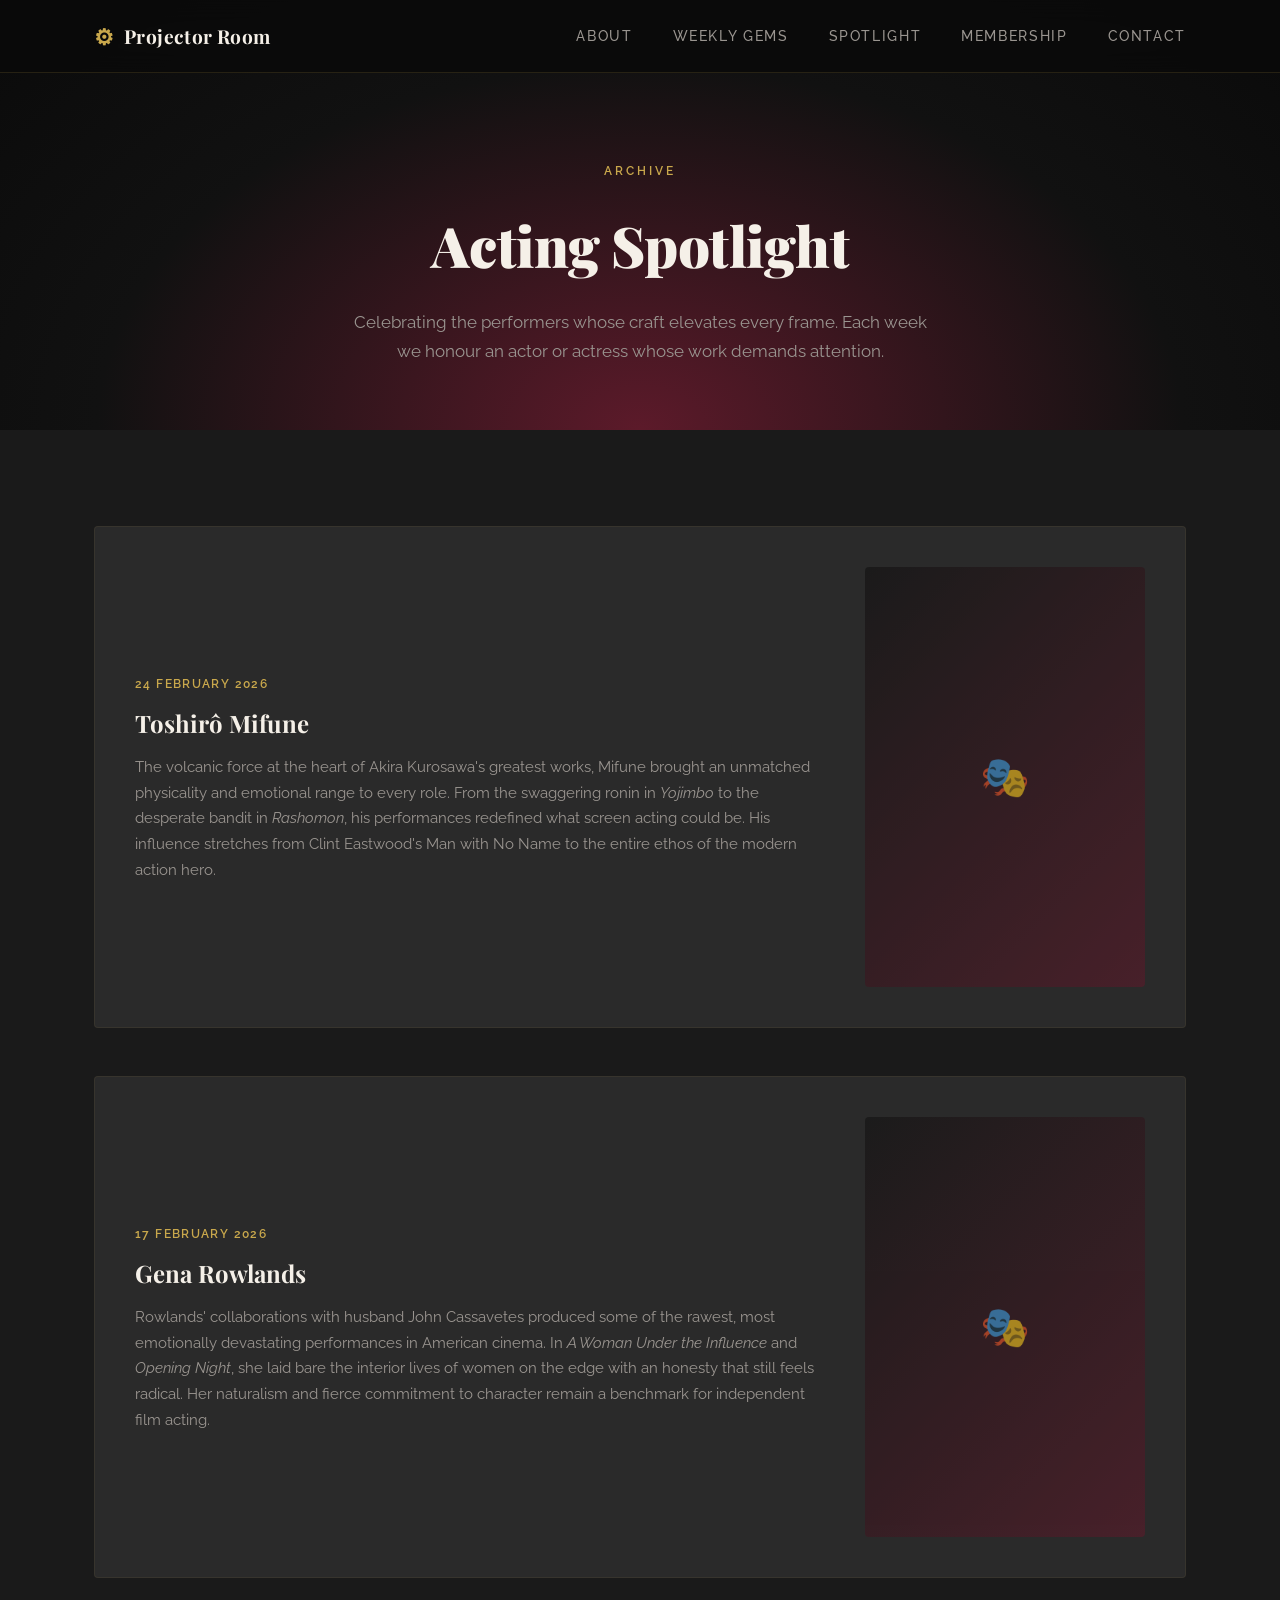
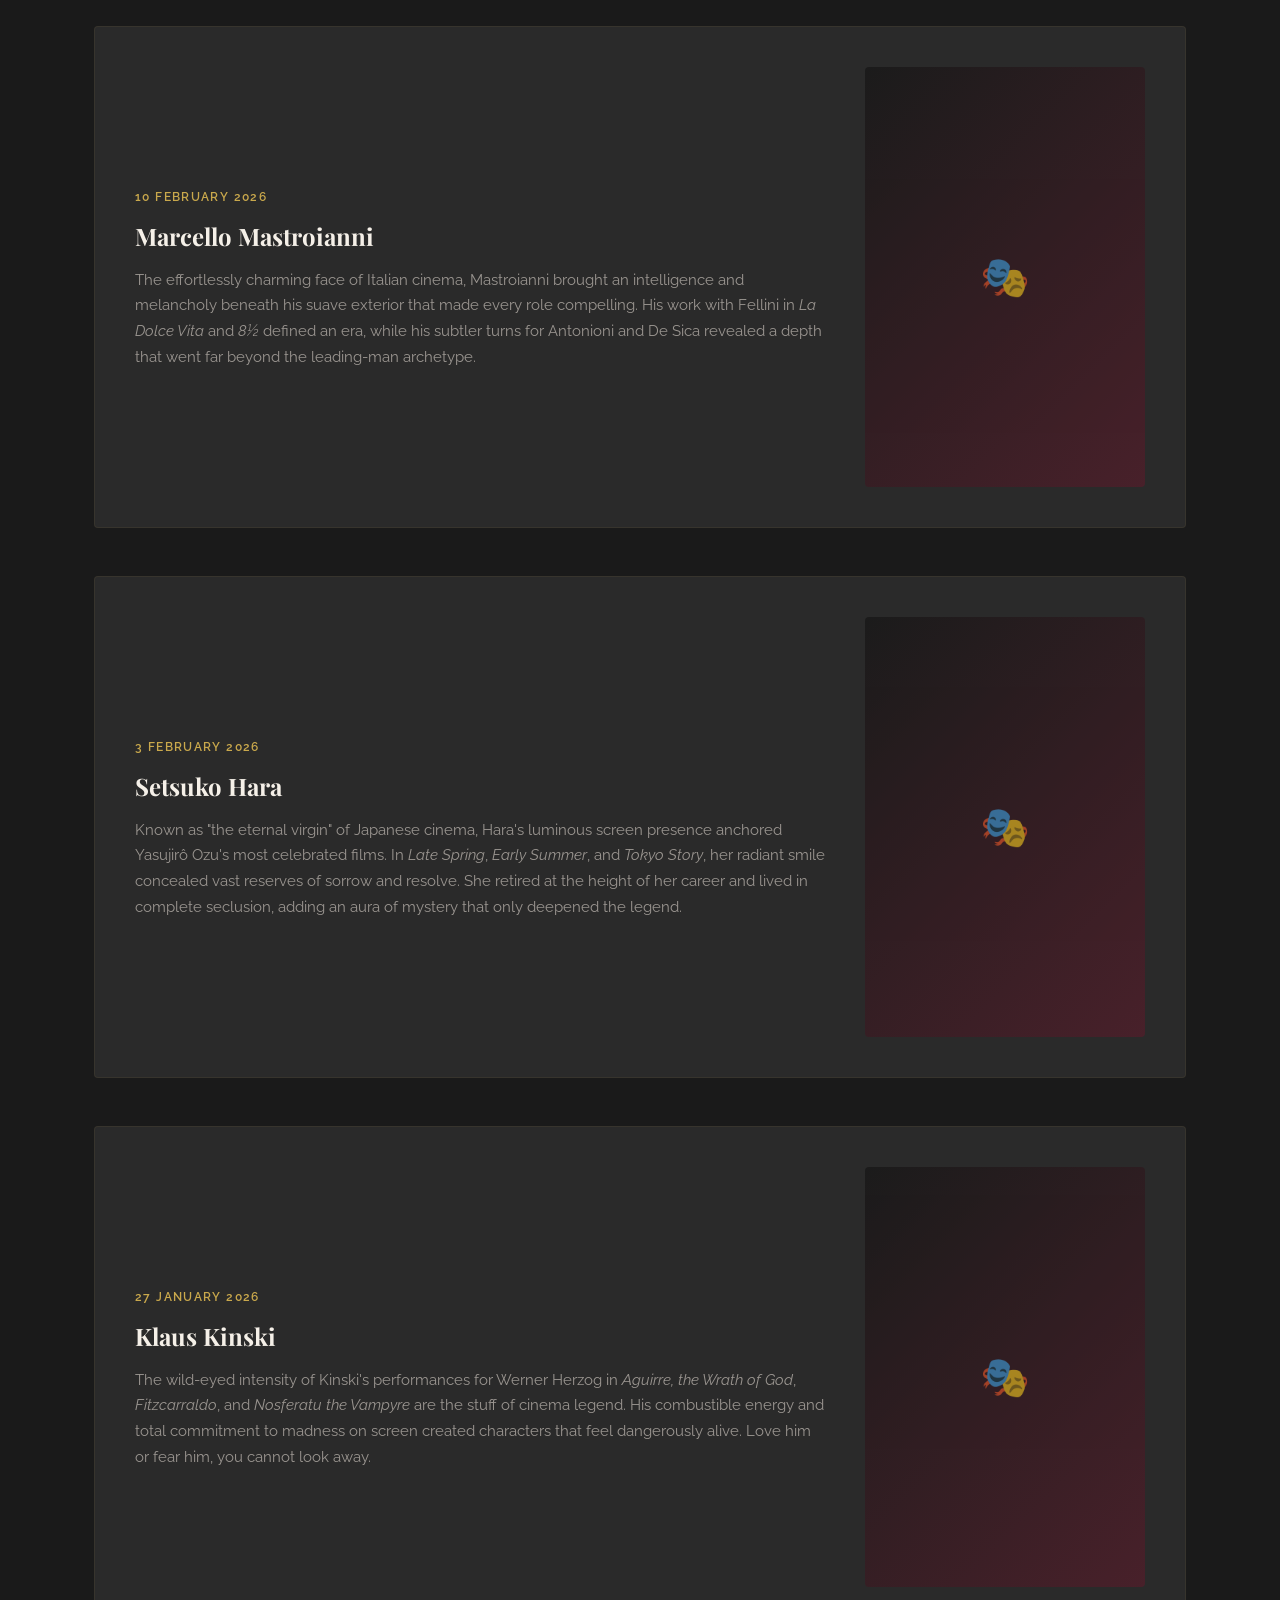
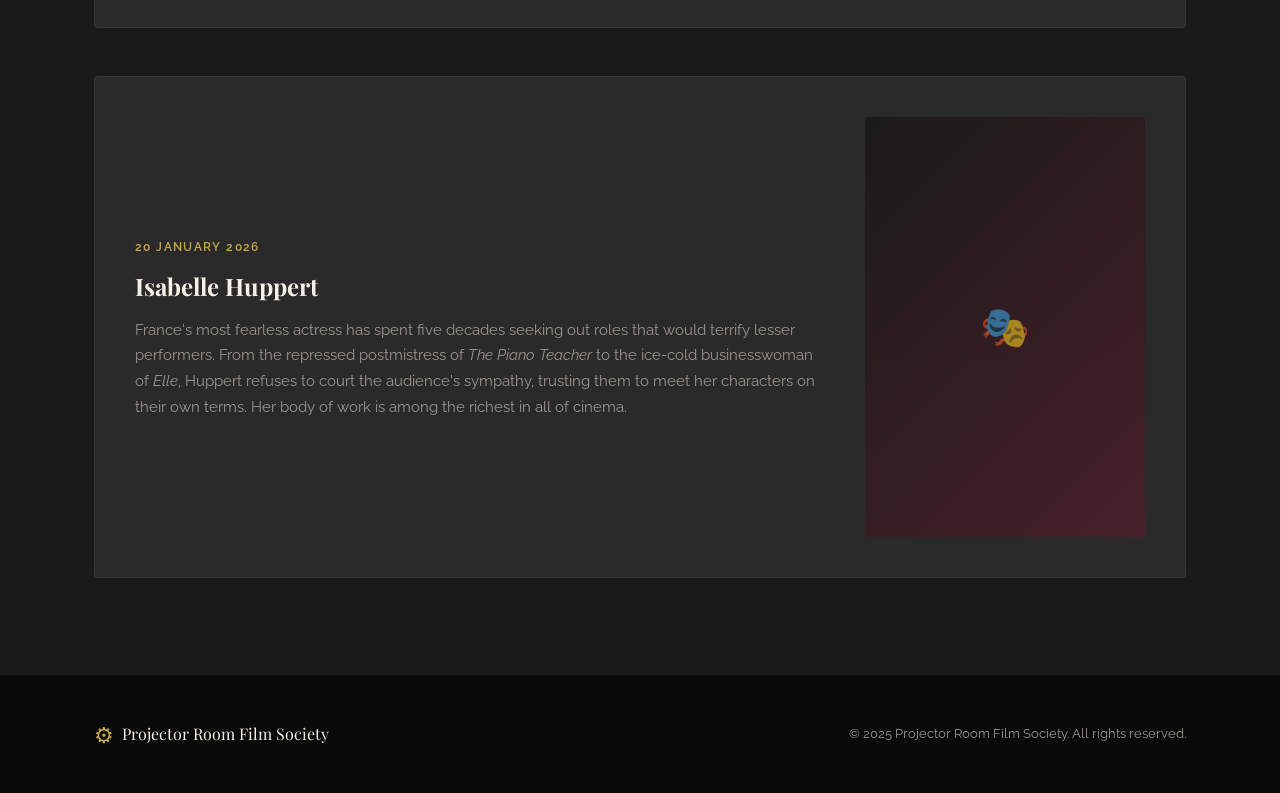
==== acting-spotlight.html @ aab714e2 "Initial commit" ====
<!DOCTYPE html>
<html lang="en">
<head>
    <meta charset="UTF-8">
    <meta name="viewport" content="width=device-width, initial-scale=1.0">
    <title>Acting Spotlight &mdash; Projector Room Film Society</title>
    <link rel="preconnect" href="https://fonts.googleapis.com">
    <link rel="preconnect" href="https://fonts.gstatic.com" crossorigin>
    <link href="https://fonts.googleapis.com/css2?family=Playfair+Display:ital,wght@0,400;0,700;0,900;1,400&family=Raleway:wght@300;400;500;600&display=swap" rel="stylesheet">
    <link rel="stylesheet" href="/styles.css">
</head>
<body>

    <!-- Navigation -->
    <nav class="nav">
        <div class="nav-inner">
            <a href="/" class="nav-logo">
                <span class="nav-logo-icon">&#9881;</span>
                <span class="nav-logo-text">Projector Room</span>
            </a>
            <ul class="nav-links">
                <li><a href="/#about">About</a></li>
                <li><a href="/#weekly-gems">Weekly Gems</a></li>
                <li><a href="/#acting-spotlight">Spotlight</a></li>
                <li><a href="/#membership">Membership</a></li>
                <li><a href="/#contact">Contact</a></li>
            </ul>
            <button class="nav-toggle" aria-label="Toggle navigation">
                <span></span><span></span><span></span>
            </button>
        </div>
    </nav>

    <!-- Page Header -->
    <header class="page-header">
        <div class="container">
            <p class="page-header-label">Archive</p>
            <h1 class="page-header-title">Acting Spotlight</h1>
            <p class="page-header-desc">Celebrating the performers whose craft elevates every frame. Each week we honour an actor or actress whose work demands attention.</p>
        </div>
    </header>

    <!-- Spotlight List -->
    <section class="section section-dark">
        <div class="container">
            <div class="archive-list">

                <article class="archive-entry">
                    <div class="archive-entry-text">
                        <span class="archive-entry-date">24 February 2026</span>
                        <h2 class="archive-entry-name">Toshir&ocirc; Mifune</h2>
                        <p>The volcanic force at the heart of Akira Kurosawa's greatest works, Mifune brought an unmatched physicality and emotional range to every role. From the swaggering ronin in <em>Yojimbo</em> to the desperate bandit in <em>Rashomon</em>, his performances redefined what screen acting could be. His influence stretches from Clint Eastwood's Man with No Name to the entire ethos of the modern action hero.</p>
                    </div>
                    <div class="archive-entry-image">
                        <div class="archive-poster-placeholder">
                            <span>&#127917;</span>
                        </div>
                    </div>
                </article>

                <article class="archive-entry">
                    <div class="archive-entry-text">
                        <span class="archive-entry-date">17 February 2026</span>
                        <h2 class="archive-entry-name">Gena Rowlands</h2>
                        <p>Rowlands' collaborations with husband John Cassavetes produced some of the rawest, most emotionally devastating performances in American cinema. In <em>A Woman Under the Influence</em> and <em>Opening Night</em>, she laid bare the interior lives of women on the edge with an honesty that still feels radical. Her naturalism and fierce commitment to character remain a benchmark for independent film acting.</p>
                    </div>
                    <div class="archive-entry-image">
                        <div class="archive-poster-placeholder">
                            <span>&#127917;</span>
                        </div>
                    </div>
                </article>

                <article class="archive-entry">
                    <div class="archive-entry-text">
                        <span class="archive-entry-date">10 February 2026</span>
                        <h2 class="archive-entry-name">Marcello Mastroianni</h2>
                        <p>The effortlessly charming face of Italian cinema, Mastroianni brought an intelligence and melancholy beneath his suave exterior that made every role compelling. His work with Fellini in <em>La Dolce Vita</em> and <em>8&frac12;</em> defined an era, while his subtler turns for Antonioni and De Sica revealed a depth that went far beyond the leading-man archetype.</p>
                    </div>
                    <div class="archive-entry-image">
                        <div class="archive-poster-placeholder">
                            <span>&#127917;</span>
                        </div>
                    </div>
                </article>

                <article class="archive-entry">
                    <div class="archive-entry-text">
                        <span class="archive-entry-date">3 February 2026</span>
                        <h2 class="archive-entry-name">Setsuko Hara</h2>
                        <p>Known as "the eternal virgin" of Japanese cinema, Hara's luminous screen presence anchored Yasujir&ocirc; Ozu's most celebrated films. In <em>Late Spring</em>, <em>Early Summer</em>, and <em>Tokyo Story</em>, her radiant smile concealed vast reserves of sorrow and resolve. She retired at the height of her career and lived in complete seclusion, adding an aura of mystery that only deepened the legend.</p>
                    </div>
                    <div class="archive-entry-image">
                        <div class="archive-poster-placeholder">
                            <span>&#127917;</span>
                        </div>
                    </div>
                </article>

                <article class="archive-entry">
                    <div class="archive-entry-text">
                        <span class="archive-entry-date">27 January 2026</span>
                        <h2 class="archive-entry-name">Klaus Kinski</h2>
                        <p>The wild-eyed intensity of Kinski's performances for Werner Herzog in <em>Aguirre, the Wrath of God</em>, <em>Fitzcarraldo</em>, and <em>Nosferatu the Vampyre</em> are the stuff of cinema legend. His combustible energy and total commitment to madness on screen created characters that feel dangerously alive. Love him or fear him, you cannot look away.</p>
                    </div>
                    <div class="archive-entry-image">
                        <div class="archive-poster-placeholder">
                            <span>&#127917;</span>
                        </div>
                    </div>
                </article>

                <article class="archive-entry">
                    <div class="archive-entry-text">
                        <span class="archive-entry-date">20 January 2026</span>
                        <h2 class="archive-entry-name">Isabelle Huppert</h2>
                        <p>France's most fearless actress has spent five decades seeking out roles that would terrify lesser performers. From the repressed postmistress of <em>The Piano Teacher</em> to the ice-cold businesswoman of <em>Elle</em>, Huppert refuses to court the audience's sympathy, trusting them to meet her characters on their own terms. Her body of work is among the richest in all of cinema.</p>
                    </div>
                    <div class="archive-entry-image">
                        <div class="archive-poster-placeholder">
                            <span>&#127917;</span>
                        </div>
                    </div>
                </article>

            </div>
        </div>
    </section>

    <!-- Footer -->
    <footer class="footer">
        <div class="container">
            <div class="footer-inner">
                <div class="footer-brand">
                    <span class="nav-logo-icon">&#9881;</span>
                    <span>Projector Room Film Society</span>
                </div>
                <p class="footer-copy">&copy; 2025 Projector Room Film Society. All rights reserved.</p>
            </div>
        </div>
    </footer>

    <script src="/script.js"></script>
</body>
</html>
---- styles.css ----
/* ===================================
   Projector Room Film Society
   Cinema & Regal Theme
   =================================== */

/* --- Reset & Base --- */
*, *::before, *::after {
    margin: 0;
    padding: 0;
    box-sizing: border-box;
}

:root {
    --color-black:       #0a0a0a;
    --color-charcoal:    #1a1a1a;
    --color-dark:        #111111;
    --color-muted:       #2a2a2a;
    --color-gold:        #c9a84c;
    --color-gold-light:  #e0c068;
    --color-gold-dark:   #a3822e;
    --color-cream:       #f5f0e8;
    --color-warm-white:  #faf7f2;
    --color-text:        #e8e4dc;
    --color-text-muted:  #9a9590;
    --color-burgundy:    #5c1a2a;
    --color-deep-red:    #8b2240;

    --font-display: 'Playfair Display', Georgia, 'Times New Roman', serif;
    --font-body:    'Raleway', 'Helvetica Neue', Arial, sans-serif;

    --max-width: 1140px;
    --section-padding: 6rem 2rem;
}

html {
    scroll-behavior: smooth;
}

body {
    font-family: var(--font-body);
    font-weight: 400;
    line-height: 1.7;
    color: var(--color-text);
    background-color: var(--color-black);
    -webkit-font-smoothing: antialiased;
}

a {
    color: var(--color-gold);
    text-decoration: none;
    transition: color 0.3s ease;
}

a:hover {
    color: var(--color-gold-light);
}

img {
    max-width: 100%;
    display: block;
}

.container {
    max-width: var(--max-width);
    margin: 0 auto;
    padding: 0 1.5rem;
}

/* --- Navigation --- */
.nav {
    position: fixed;
    top: 0;
    left: 0;
    right: 0;
    z-index: 1000;
    background: rgba(10, 10, 10, 0.92);
    backdrop-filter: blur(12px);
    border-bottom: 1px solid rgba(201, 168, 76, 0.15);
}

.nav-inner {
    max-width: var(--max-width);
    margin: 0 auto;
    padding: 0 1.5rem;
    display: flex;
    align-items: center;
    justify-content: space-between;
    height: 72px;
}

.nav-logo {
    display: flex;
    align-items: center;
    gap: 0.6rem;
    color: var(--color-cream);
    font-family: var(--font-display);
    font-size: 1.2rem;
    font-weight: 700;
    letter-spacing: 0.02em;
}

.nav-logo:hover {
    color: var(--color-gold);
}

.nav-logo-icon {
    font-size: 1.4rem;
    color: var(--color-gold);
}

.nav-links {
    display: flex;
    list-style: none;
    gap: 2.5rem;
}

.nav-links a {
    color: var(--color-text-muted);
    font-size: 0.85rem;
    font-weight: 500;
    letter-spacing: 0.12em;
    text-transform: uppercase;
    transition: color 0.3s ease;
}

.nav-links a:hover {
    color: var(--color-gold);
}

.nav-toggle {
    display: none;
    flex-direction: column;
    gap: 5px;
    background: none;
    border: none;
    cursor: pointer;
    padding: 4px;
}

.nav-toggle span {
    display: block;
    width: 24px;
    height: 2px;
    background: var(--color-cream);
    transition: transform 0.3s ease, opacity 0.3s ease;
}

/* --- Hero --- */
.hero {
    position: relative;
    min-height: 100vh;
    display: flex;
    align-items: center;
    justify-content: center;
    text-align: center;
    overflow: hidden;
    background: radial-gradient(ellipse at center bottom, var(--color-burgundy) 0%, var(--color-dark) 50%, var(--color-black) 100%);
}

.hero-overlay {
    position: absolute;
    inset: 0;
    background:
        repeating-linear-gradient(
            0deg,
            transparent,
            transparent 2px,
            rgba(0,0,0,0.03) 2px,
            rgba(0,0,0,0.03) 4px
        );
    pointer-events: none;
}

.hero-content {
    position: relative;
    z-index: 1;
    padding: 2rem;
}

.hero-subtitle {
    font-family: var(--font-body);
    font-size: 0.85rem;
    font-weight: 500;
    letter-spacing: 0.3em;
    text-transform: uppercase;
    color: var(--color-gold);
    margin-bottom: 1.5rem;
}

.hero-title {
    font-family: var(--font-display);
    font-size: clamp(2.8rem, 7vw, 5.5rem);
    font-weight: 900;
    line-height: 1.1;
    color: var(--color-cream);
    letter-spacing: -0.01em;
    margin-bottom: 1.5rem;
}

.hero-divider {
    display: flex;
    align-items: center;
    justify-content: center;
    gap: 1.5rem;
    margin: 1.5rem 0;
}

.hero-divider::before,
.hero-divider::after {
    content: '';
    width: 80px;
    height: 1px;
    background: linear-gradient(90deg, transparent, var(--color-gold), transparent);
}

.divider-star {
    color: var(--color-gold);
    font-size: 1rem;
}

.hero-tagline {
    font-family: var(--font-display);
    font-style: italic;
    font-size: 1.3rem;
    color: var(--color-text-muted);
    margin-bottom: 2.5rem;
}

/* --- Buttons --- */
.btn {
    display: inline-block;
    font-family: var(--font-body);
    font-size: 0.82rem;
    font-weight: 600;
    letter-spacing: 0.15em;
    text-transform: uppercase;
    padding: 0.95rem 2.4rem;
    border: none;
    border-radius: 2px;
    cursor: pointer;
    transition: all 0.3s ease;
}

.btn-primary {
    background: var(--color-gold);
    color: var(--color-black);
}

.btn-primary:hover {
    background: var(--color-gold-light);
    color: var(--color-black);
    transform: translateY(-1px);
    box-shadow: 0 4px 20px rgba(201, 168, 76, 0.3);
}

.btn-outline {
    background: transparent;
    color: var(--color-gold);
    border: 1px solid var(--color-gold);
}

.btn-outline:hover {
    background: var(--color-gold);
    color: var(--color-black);
    transform: translateY(-1px);
}

/* --- Sections --- */
.section {
    padding: var(--section-padding);
}

.section-dark {
    background-color: var(--color-charcoal);
}

.section-light {
    background-color: var(--color-cream);
    color: var(--color-charcoal);
}

.section-title {
    font-family: var(--font-display);
    font-size: clamp(2rem, 4vw, 2.8rem);
    font-weight: 700;
    text-align: center;
    margin-bottom: 0.5rem;
    letter-spacing: -0.01em;
}

.section-title-left {
    text-align: left;
}

.section-light .section-title {
    color: var(--color-charcoal);
}

.section-intro {
    text-align: center;
    max-width: 600px;
    margin: 0 auto 3.5rem;
    color: var(--color-text-muted);
    font-size: 1.05rem;
}

.section-light .section-intro {
    color: #6b6560;
}

/* --- Introduction --- */
.intro-content {
    max-width: 800px;
    margin: 0 auto;
    text-align: center;
}

.intro-content > p {
    color: var(--color-text-muted);
    font-size: 1.05rem;
    margin-bottom: 1.2rem;
}

.intro-features {
    display: grid;
    grid-template-columns: repeat(3, 1fr);
    gap: 2rem;
    margin-top: 3rem;
}

.intro-feature {
    padding: 1.8rem 1.2rem;
    background: rgba(201, 168, 76, 0.04);
    border: 1px solid rgba(201, 168, 76, 0.1);
    border-radius: 4px;
    text-align: center;
}

.intro-feature-icon {
    font-size: 2rem;
    display: block;
    margin-bottom: 0.8rem;
}

.intro-feature h3 {
    font-family: var(--font-display);
    font-size: 1.1rem;
    color: var(--color-cream);
    margin-bottom: 0.4rem;
}

.intro-feature p {
    font-size: 0.9rem;
    color: var(--color-text-muted);
}

/* --- Highlight Cards (Weekly Gems / Acting Spotlight on home page) --- */
.section-intro-light {
    color: #6b6560;
}

.highlight-card {
    display: grid;
    grid-template-columns: 1fr 320px;
    gap: 3rem;
    align-items: center;
    background: rgba(201, 168, 76, 0.04);
    border: 1px solid rgba(201, 168, 76, 0.12);
    border-radius: 4px;
    padding: 2.5rem;
}

.highlight-card-dark {
    background: var(--color-muted);
    border-color: rgba(201, 168, 76, 0.1);
}

.highlight-label {
    display: inline-block;
    font-size: 0.72rem;
    font-weight: 700;
    letter-spacing: 0.15em;
    text-transform: uppercase;
    color: var(--color-gold-dark);
    margin-bottom: 0.6rem;
}

.highlight-card-dark .highlight-label {
    color: var(--color-gold);
}

.highlight-name {
    font-family: var(--font-display);
    font-size: 1.6rem;
    font-weight: 700;
    margin-bottom: 0.8rem;
}

.section-light .highlight-name {
    color: var(--color-charcoal);
}

.highlight-card-dark .highlight-name {
    color: var(--color-cream);
}

.highlight-text p {
    font-size: 0.95rem;
    line-height: 1.7;
}

.section-light .highlight-text p {
    color: #5a5550;
}

.highlight-card-dark .highlight-text p {
    color: var(--color-text-muted);
}

.highlight-image {
    display: flex;
    align-items: center;
    justify-content: center;
}

.highlight-poster-placeholder {
    width: 100%;
    aspect-ratio: 2 / 3;
    display: flex;
    align-items: center;
    justify-content: center;
    background: linear-gradient(135deg, var(--color-dark), var(--color-burgundy));
    border-radius: 4px;
    font-size: 3rem;
    opacity: 0.7;
}

.highlight-cta {
    text-align: center;
    margin-top: 2.5rem;
}

/* --- Page Header (for subpages) --- */
.page-header {
    padding: 10rem 2rem 4rem;
    text-align: center;
    background: radial-gradient(ellipse at center bottom, var(--color-burgundy) 0%, var(--color-dark) 60%, var(--color-black) 100%);
}

.page-header-label {
    font-size: 0.78rem;
    font-weight: 600;
    letter-spacing: 0.25em;
    text-transform: uppercase;
    color: var(--color-gold);
    margin-bottom: 1rem;
}

.page-header-title {
    font-family: var(--font-display);
    font-size: clamp(2.2rem, 5vw, 3.5rem);
    font-weight: 900;
    color: var(--color-cream);
    margin-bottom: 1rem;
    letter-spacing: -0.01em;
}

.page-header-desc {
    max-width: 580px;
    margin: 0 auto;
    color: var(--color-text-muted);
    font-size: 1.05rem;
}

/* --- Archive List (Weekly Gems & Acting Spotlight pages) --- */
.archive-list {
    display: flex;
    flex-direction: column;
    gap: 3rem;
}

.archive-entry {
    display: grid;
    grid-template-columns: 1fr 280px;
    gap: 2.5rem;
    align-items: center;
    padding: 2.5rem;
    background: var(--color-muted);
    border: 1px solid rgba(201, 168, 76, 0.08);
    border-radius: 4px;
    transition: border-color 0.3s ease;
}

.archive-entry:hover {
    border-color: rgba(201, 168, 76, 0.25);
}

.archive-entry-date {
    display: inline-block;
    font-size: 0.72rem;
    font-weight: 600;
    letter-spacing: 0.12em;
    text-transform: uppercase;
    color: var(--color-gold);
    margin-bottom: 0.5rem;
}

.archive-entry-name {
    font-family: var(--font-display);
    font-size: 1.5rem;
    font-weight: 700;
    color: var(--color-cream);
    margin-bottom: 0.7rem;
}

.archive-entry-text p {
    font-size: 0.95rem;
    color: var(--color-text-muted);
    line-height: 1.7;
}

.archive-entry-image {
    display: flex;
    align-items: center;
    justify-content: center;
}

.archive-poster-placeholder {
    width: 100%;
    aspect-ratio: 2 / 3;
    display: flex;
    align-items: center;
    justify-content: center;
    background: linear-gradient(135deg, var(--color-dark), var(--color-burgundy));
    border-radius: 4px;
    font-size: 2.5rem;
    opacity: 0.6;
}

/* --- Contact --- */
.contact-layout {
    display: grid;
    grid-template-columns: 1.2fr 1fr;
    gap: 4rem;
    max-width: 900px;
    margin: 0 auto;
}

.contact-form {
    display: flex;
    flex-direction: column;
    gap: 1.5rem;
}

.form-group label {
    display: block;
    font-size: 0.78rem;
    font-weight: 600;
    letter-spacing: 0.1em;
    text-transform: uppercase;
    color: var(--color-text-muted);
    margin-bottom: 0.5rem;
}

.form-group input,
.form-group textarea {
    width: 100%;
    padding: 0.85rem 1rem;
    background: var(--color-muted);
    border: 1px solid rgba(201, 168, 76, 0.12);
    border-radius: 2px;
    color: var(--color-cream);
    font-family: var(--font-body);
    font-size: 0.95rem;
    transition: border-color 0.3s ease;
}

.form-group input:focus,
.form-group textarea:focus {
    outline: none;
    border-color: var(--color-gold);
}

.form-group textarea {
    resize: vertical;
}

.contact-details {
    display: flex;
    flex-direction: column;
    gap: 2rem;
    padding-top: 0.5rem;
}

.contact-item h3 {
    font-family: var(--font-display);
    font-size: 1.1rem;
    color: var(--color-gold);
    margin-bottom: 0.3rem;
}

.contact-item p {
    font-size: 0.95rem;
    color: var(--color-text-muted);
    line-height: 1.7;
}

/* --- Footer --- */
.footer {
    padding: 2.5rem 2rem;
    border-top: 1px solid rgba(201, 168, 76, 0.1);
    background: var(--color-black);
}

.footer-inner {
    display: flex;
    align-items: center;
    justify-content: space-between;
}

.footer-brand {
    font-family: var(--font-display);
    font-size: 1rem;
    color: var(--color-cream);
    display: flex;
    align-items: center;
    gap: 0.5rem;
}

.footer-copy {
    font-size: 0.8rem;
    color: var(--color-text-muted);
}

/* --- Responsive --- */
@media (max-width: 768px) {
    :root {
        --section-padding: 4rem 1.5rem;
    }

    .nav-links {
        display: none;
        position: absolute;
        top: 72px;
        left: 0;
        right: 0;
        flex-direction: column;
        background: rgba(10, 10, 10, 0.98);
        padding: 1.5rem 2rem;
        gap: 1rem;
        border-bottom: 1px solid rgba(201, 168, 76, 0.15);
    }

    .nav-links.active {
        display: flex;
    }

    .nav-toggle {
        display: flex;
    }

    .intro-features {
        grid-template-columns: 1fr;
        gap: 1.5rem;
    }

    .highlight-card,
    .highlight-card-dark {
        grid-template-columns: 1fr;
        gap: 2rem;
    }

    .highlight-image {
        order: -1;
        max-width: 220px;
        margin: 0 auto;
    }

    .archive-entry {
        grid-template-columns: 1fr;
        gap: 1.5rem;
    }

    .archive-entry-image {
        order: -1;
        max-width: 200px;
        margin: 0 auto;
    }

    .contact-layout {
        grid-template-columns: 1fr;
        gap: 3rem;
    }

    .footer-inner {
        flex-direction: column;
        gap: 0.8rem;
        text-align: center;
    }

    .hero-divider::before,
    .hero-divider::after {
        width: 50px;
    }

    .page-header {
        padding: 8rem 1.5rem 3rem;
    }
}
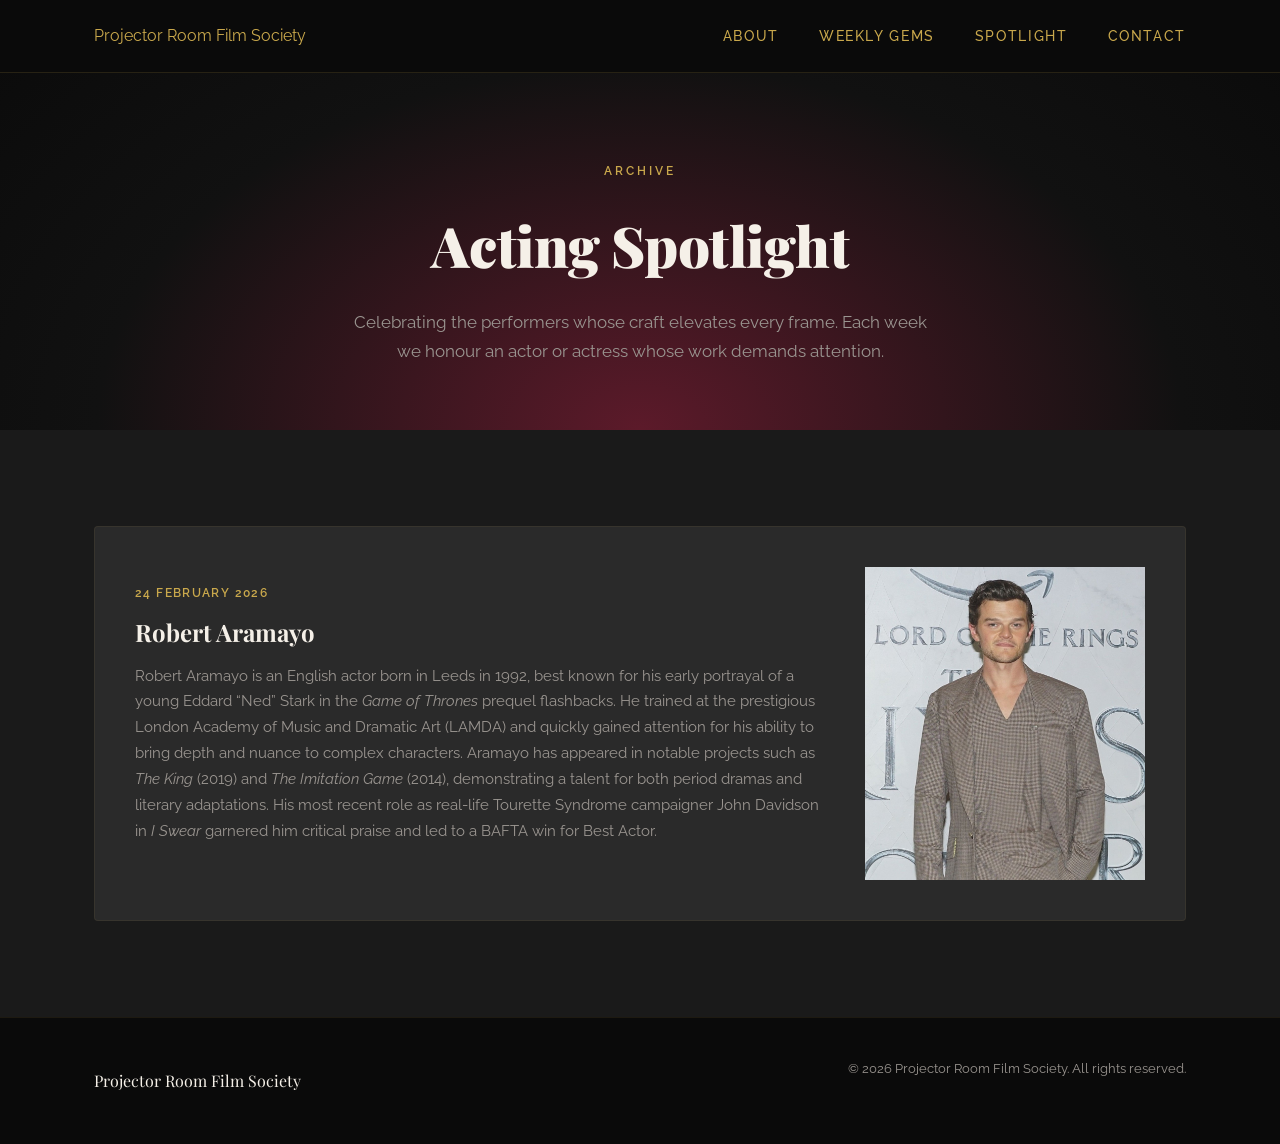
==== commit da4363da: "Update website with newsletter button and posters" ====
--- a/acting-spotlight.html
+++ b/acting-spotlight.html
@@ -15,14 +15,12 @@
     <nav class="nav">
         <div class="nav-inner">
             <a href="/" class="nav-logo">
-                <span class="nav-logo-icon">&#9881;</span>
-                <span class="nav-logo-text">Projector Room</span>
+                <span class="nav-logo-text">Projector Room Film Society</span>
             </a>
             <ul class="nav-links">
                 <li><a href="/#about">About</a></li>
                 <li><a href="/#weekly-gems">Weekly Gems</a></li>
                 <li><a href="/#acting-spotlight">Spotlight</a></li>
-                <li><a href="/#membership">Membership</a></li>
                 <li><a href="/#contact">Contact</a></li>
             </ul>
             <button class="nav-toggle" aria-label="Toggle navigation">
@@ -42,86 +40,26 @@
 
     <!-- Spotlight List -->
     <section class="section section-dark">
-        <div class="container">
-            <div class="archive-list">
+    <div class="container">
+        <div class="archive-list">
+            <article class="archive-entry">
+                <div class="archive-entry-text">
+                    <span class="archive-entry-date">24 February 2026</span>
+                    <h2 class="archive-entry-name">Robert Aramayo</h2>
+                    <p>
+                       Robert Aramayo is an English actor born in Leeds in 1992, best known for his early portrayal of a young Eddard “Ned” Stark in the <em>Game of Thrones</em> prequel flashbacks. He trained at the prestigious London Academy of Music and Dramatic Art (LAMDA) and quickly gained attention for his ability to bring depth and nuance to complex characters. Aramayo has appeared in notable projects such as <em>The King</em>  (2019) and <em>The Imitation Game</em> (2014), demonstrating a talent for both period dramas and literary adaptations. His most recent role as real-life Tourette Syndrome campaigner John Davidson in <em>I Swear</em> garnered him critical praise and led to a BAFTA win for Best Actor. 
+                    </p>
+                </div>
 
-                <article class="archive-entry">
-                    <div class="archive-entry-text">
-                        <span class="archive-entry-date">24 February 2026</span>
-                        <h2 class="archive-entry-name">Toshir&ocirc; Mifune</h2>
-                        <p>The volcanic force at the heart of Akira Kurosawa's greatest works, Mifune brought an unmatched physicality and emotional range to every role. From the swaggering ronin in <em>Yojimbo</em> to the desperate bandit in <em>Rashomon</em>, his performances redefined what screen acting could be. His influence stretches from Clint Eastwood's Man with No Name to the entire ethos of the modern action hero.</p>
-                    </div>
-                    <div class="archive-entry-image">
-                        <div class="archive-poster-placeholder">
-                            <span>&#127917;</span>
-                        </div>
-                    </div>
-                </article>
+                <div class="archive-entry-image">
+                    <img src="MV5BMWVlNmEwNGUtYTRiYS00ZmY3LTk5Y2MtNTliMTg3YjlhZmE3XkEyXkFqcGc@._V1_.jpg" alt="Robert Aramayo" class="actor-image">
+                </div>
+            </article>
+        </div>
+    </div>
+</section>
 
-                <article class="archive-entry">
-                    <div class="archive-entry-text">
-                        <span class="archive-entry-date">17 February 2026</span>
-                        <h2 class="archive-entry-name">Gena Rowlands</h2>
-                        <p>Rowlands' collaborations with husband John Cassavetes produced some of the rawest, most emotionally devastating performances in American cinema. In <em>A Woman Under the Influence</em> and <em>Opening Night</em>, she laid bare the interior lives of women on the edge with an honesty that still feels radical. Her naturalism and fierce commitment to character remain a benchmark for independent film acting.</p>
-                    </div>
-                    <div class="archive-entry-image">
-                        <div class="archive-poster-placeholder">
-                            <span>&#127917;</span>
-                        </div>
-                    </div>
-                </article>
-
-                <article class="archive-entry">
-                    <div class="archive-entry-text">
-                        <span class="archive-entry-date">10 February 2026</span>
-                        <h2 class="archive-entry-name">Marcello Mastroianni</h2>
-                        <p>The effortlessly charming face of Italian cinema, Mastroianni brought an intelligence and melancholy beneath his suave exterior that made every role compelling. His work with Fellini in <em>La Dolce Vita</em> and <em>8&frac12;</em> defined an era, while his subtler turns for Antonioni and De Sica revealed a depth that went far beyond the leading-man archetype.</p>
-                    </div>
-                    <div class="archive-entry-image">
-                        <div class="archive-poster-placeholder">
-                            <span>&#127917;</span>
-                        </div>
-                    </div>
-                </article>
-
-                <article class="archive-entry">
-                    <div class="archive-entry-text">
-                        <span class="archive-entry-date">3 February 2026</span>
-                        <h2 class="archive-entry-name">Setsuko Hara</h2>
-                        <p>Known as "the eternal virgin" of Japanese cinema, Hara's luminous screen presence anchored Yasujir&ocirc; Ozu's most celebrated films. In <em>Late Spring</em>, <em>Early Summer</em>, and <em>Tokyo Story</em>, her radiant smile concealed vast reserves of sorrow and resolve. She retired at the height of her career and lived in complete seclusion, adding an aura of mystery that only deepened the legend.</p>
-                    </div>
-                    <div class="archive-entry-image">
-                        <div class="archive-poster-placeholder">
-                            <span>&#127917;</span>
-                        </div>
-                    </div>
-                </article>
-
-                <article class="archive-entry">
-                    <div class="archive-entry-text">
-                        <span class="archive-entry-date">27 January 2026</span>
-                        <h2 class="archive-entry-name">Klaus Kinski</h2>
-                        <p>The wild-eyed intensity of Kinski's performances for Werner Herzog in <em>Aguirre, the Wrath of God</em>, <em>Fitzcarraldo</em>, and <em>Nosferatu the Vampyre</em> are the stuff of cinema legend. His combustible energy and total commitment to madness on screen created characters that feel dangerously alive. Love him or fear him, you cannot look away.</p>
-                    </div>
-                    <div class="archive-entry-image">
-                        <div class="archive-poster-placeholder">
-                            <span>&#127917;</span>
-                        </div>
-                    </div>
-                </article>
-
-                <article class="archive-entry">
-                    <div class="archive-entry-text">
-                        <span class="archive-entry-date">20 January 2026</span>
-                        <h2 class="archive-entry-name">Isabelle Huppert</h2>
-                        <p>France's most fearless actress has spent five decades seeking out roles that would terrify lesser performers. From the repressed postmistress of <em>The Piano Teacher</em> to the ice-cold businesswoman of <em>Elle</em>, Huppert refuses to court the audience's sympathy, trusting them to meet her characters on their own terms. Her body of work is among the richest in all of cinema.</p>
-                    </div>
-                    <div class="archive-entry-image">
-                        <div class="archive-poster-placeholder">
-                            <span>&#127917;</span>
-                        </div>
-                    </div>
-                </article>
+                
 
             </div>
         </div>
@@ -132,10 +70,9 @@
         <div class="container">
             <div class="footer-inner">
                 <div class="footer-brand">
-                    <span class="nav-logo-icon">&#9881;</span>
                     <span>Projector Room Film Society</span>
                 </div>
-                <p class="footer-copy">&copy; 2025 Projector Room Film Society. All rights reserved.</p>
+                <p class="footer-copy">&copy; 2026 Projector Room Film Society. All rights reserved.</p>
             </div>
         </div>
     </footer>
--- a/styles.css
+++ b/styles.css
@@ -45,6 +45,10 @@
     -webkit-font-smoothing: antialiased;
 }
 
+p {
+    margin-bottom: 1.5rem; /* adds space below each paragraph */
+}
+
 a {
     color: var(--color-gold);
     text-decoration: none;
@@ -73,9 +77,10 @@
     left: 0;
     right: 0;
     z-index: 1000;
-    background: rgba(10, 10, 10, 0.92);
-    backdrop-filter: blur(12px);
+    background: var(--color-black); /* pure black */
+    /* remove blur */
     border-bottom: 1px solid rgba(201, 168, 76, 0.15);
+    
 }
 
 .nav-inner {
@@ -88,15 +93,11 @@
     height: 72px;
 }
 
-.nav-logo {
-    display: flex;
-    align-items: center;
-    gap: 0.6rem;
-    color: var(--color-cream);
-    font-family: var(--font-display);
-    font-size: 1.2rem;
-    font-weight: 700;
-    letter-spacing: 0.02em;
+.nav-logo-img {
+    height: 100px;      /* adjust as needed */
+    width: auto;
+    margin-right: 0px; /* space between logo and text */
+    vertical-align: middle;
 }
 
 .nav-logo:hover {
@@ -115,16 +116,17 @@
 }
 
 .nav-links a {
-    color: var(--color-text-muted);
+    color: var(--color-gold); /* brighter gold for contrast */
     font-size: 0.85rem;
     font-weight: 500;
     letter-spacing: 0.12em;
     text-transform: uppercase;
-    transition: color 0.3s ease;
+    transition: color 0.3s ease, transform 0.2s ease;
 }
 
 .nav-links a:hover {
-    color: var(--color-gold);
+    color: var(--color-gold-light); /* lighter gold on hover */
+    transform: translateY(-2px);     /* subtle lift effect */
 }
 
 .nav-toggle {
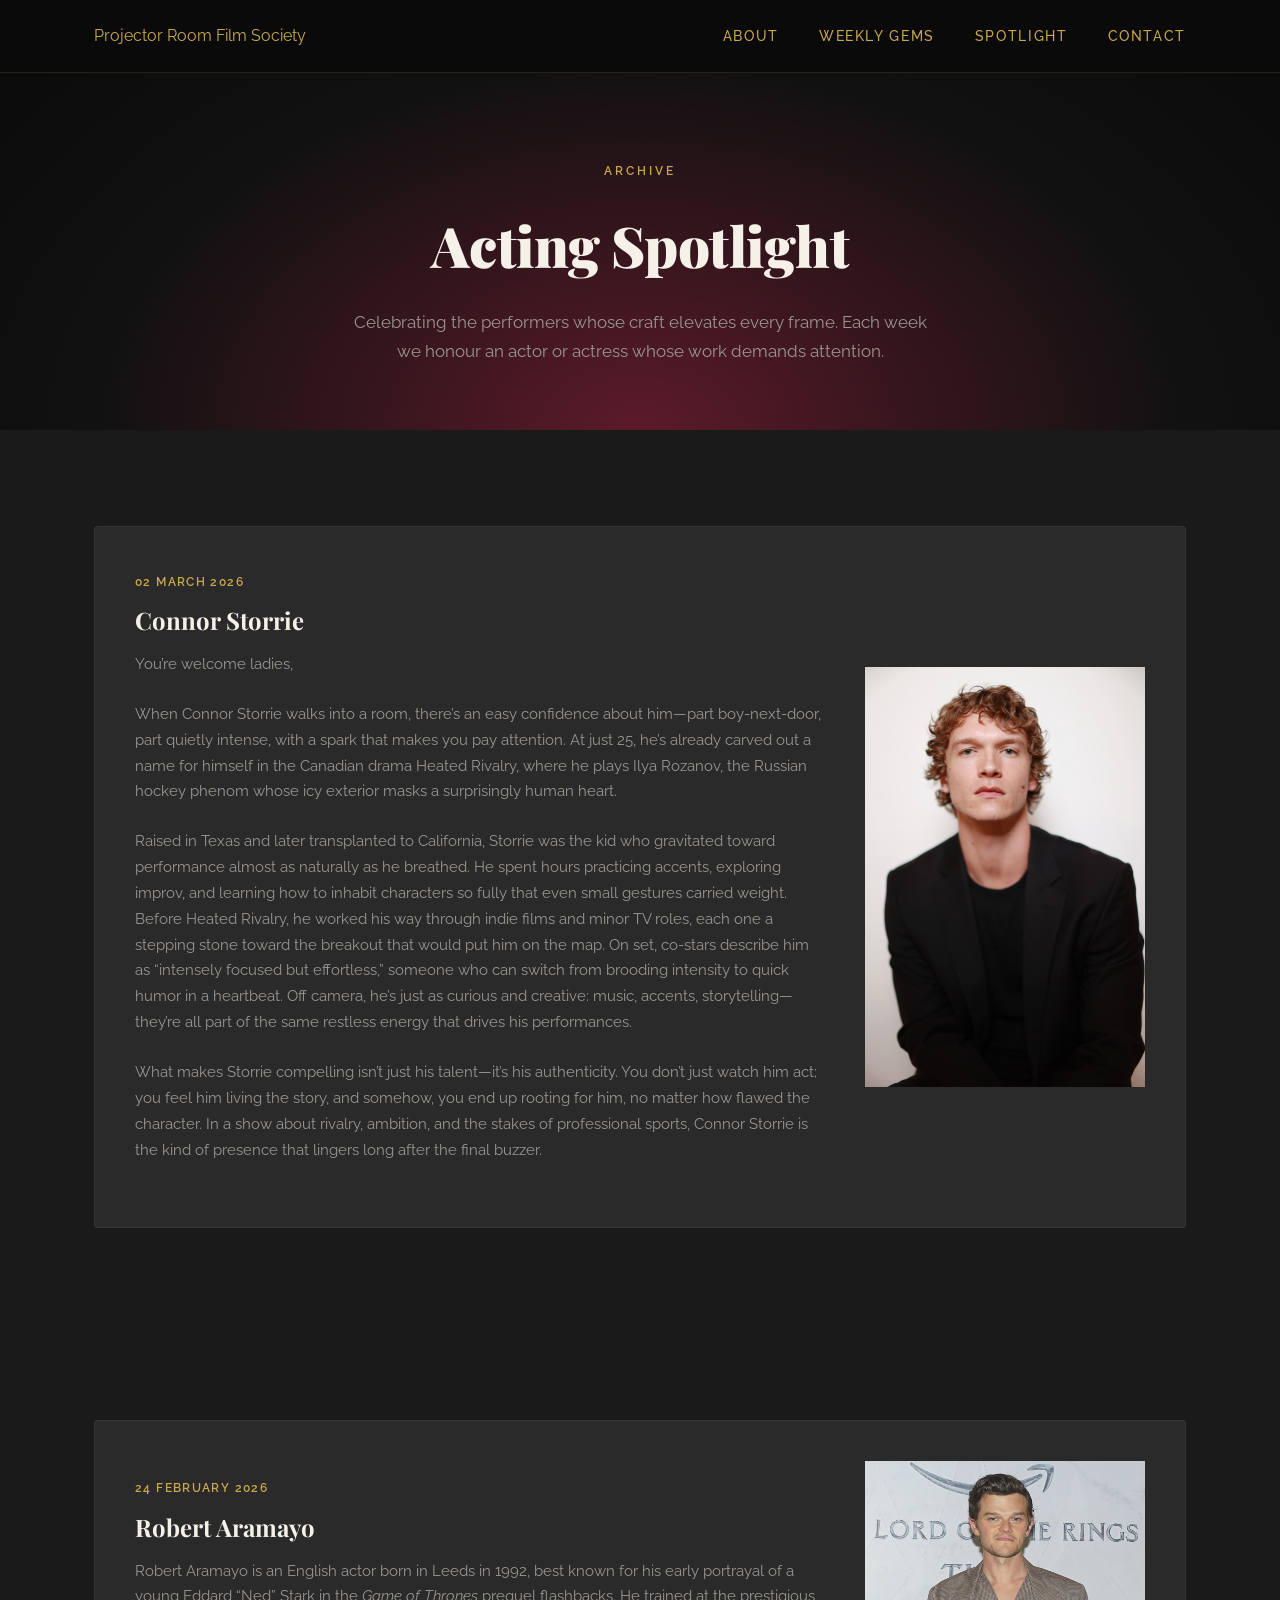
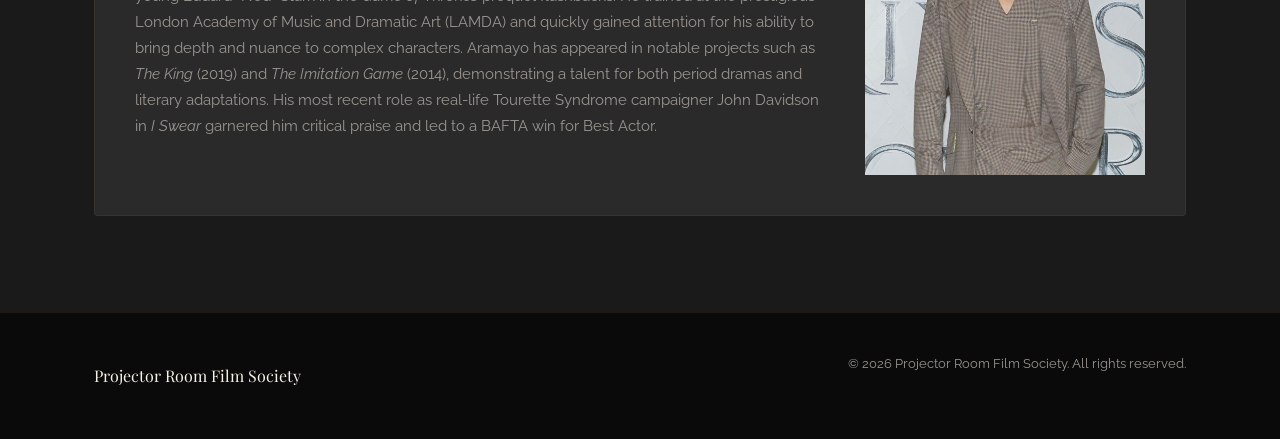
==== commit 8931c24b: "Update website with newsletter button and posters" ====
--- a/acting-spotlight.html
+++ b/acting-spotlight.html
@@ -44,6 +44,31 @@
         <div class="archive-list">
             <article class="archive-entry">
                 <div class="archive-entry-text">
+                    <span class="archive-entry-date">02 March 2026</span>
+                    <h2 class="archive-entry-name">Connor Storrie</h2>
+                    <p> You’re welcome ladies,</p>
+
+<p>When Connor Storrie walks into a room, there’s an easy confidence about him—part boy-next-door, part quietly intense, with a spark that makes you pay attention. At just 25, he’s already carved out a name for himself in the Canadian drama Heated Rivalry, where he plays Ilya Rozanov, the Russian hockey phenom whose icy exterior masks a surprisingly human heart.</p>
+
+<p>Raised in Texas and later transplanted to California, Storrie was the kid who gravitated toward performance almost as naturally as he breathed. He spent hours practicing accents, exploring improv, and learning how to inhabit characters so fully that even small gestures carried weight. Before Heated Rivalry, he worked his way through indie films and minor TV roles, each one a stepping stone toward the breakout that would put him on the map.
+On set, co-stars describe him as “intensely focused but effortless,” someone who can switch from brooding intensity to quick humor in a heartbeat. Off camera, he’s just as curious and creative: music, accents, storytelling—they’re all part of the same restless energy that drives his performances.</p>
+
+<p>What makes Storrie compelling isn’t just his talent—it’s his authenticity. You don’t just watch him act; you feel him living the story, and somehow, you end up rooting for him, no matter how flawed the character. In a show about rivalry, ambition, and the stakes of professional sports, Connor Storrie is the kind of presence that lingers long after the final buzzer.                    </p>
+                </div>
+
+                <div class="archive-entry-image">
+                    <img src="MV5BNzkxYTdlMDItN2E1NC00YzIzLTk1N2QtYzFlMzAxMDI2YWY5XkEyXkFqcGc@._V1_.jpg" alt="Connor Storrie" class="actor-image">
+                </div>
+            </article>
+        </div>
+    </div>
+</section>
+    
+    <section class="section section-dark">
+    <div class="container">
+        <div class="archive-list">
+            <article class="archive-entry">
+                <div class="archive-entry-text">
                     <span class="archive-entry-date">24 February 2026</span>
                     <h2 class="archive-entry-name">Robert Aramayo</h2>
                     <p>
@@ -58,7 +83,6 @@
         </div>
     </div>
 </section>
-
                 
 
             </div>
--- a/styles.css
+++ b/styles.css
@@ -189,6 +189,13 @@
     margin-bottom: 1.5rem;
 }
 
+.hero-logo {
+    display: block;
+    max-width: var(--hero-logo-size, 400px); /* <-- change this variable to adjust size */
+    height: auto;
+    margin: 0 auto 1rem auto; /* center logo and add spacing */
+}
+
 .hero-title {
     font-family: var(--font-display);
     font-size: clamp(2.8rem, 7vw, 5.5rem);
@@ -213,6 +220,29 @@
     width: 80px;
     height: 1px;
     background: linear-gradient(90deg, transparent, var(--color-gold), transparent);
+}
+
+/* Split layout for article cards: text left, image right */
+.split-card {
+    display: flex;
+    align-items: center;
+    gap: 2rem;
+    flex-wrap: wrap;
+    margin-bottom: 2rem;
+}
+
+.split-card .highlight-text {
+    flex: 1 1 60%;
+}
+
+.split-card .highlight-image {
+    flex: 1 1 35%;
+}
+
+.split-card .highlight-image img {
+    width: 100%;
+    border-radius: 8px;
+    object-fit: cover;
 }
 
 .divider-star {
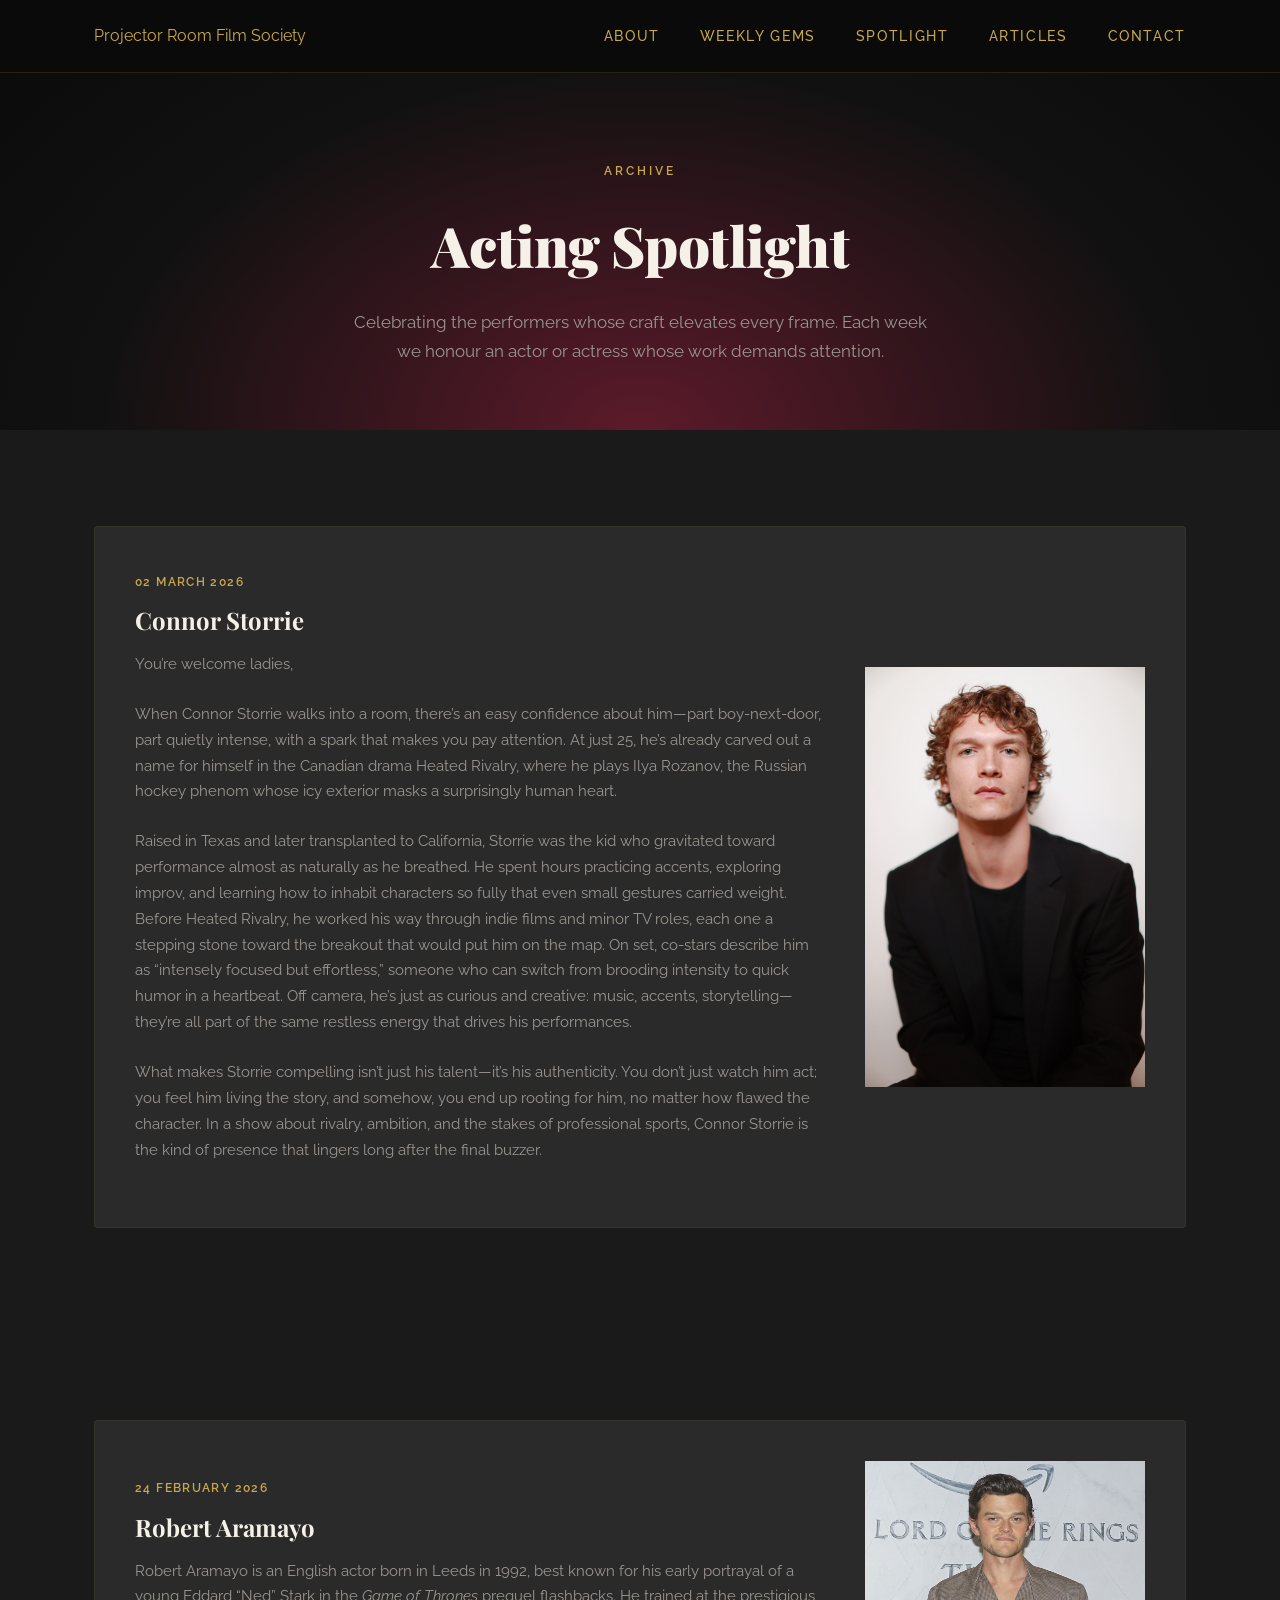
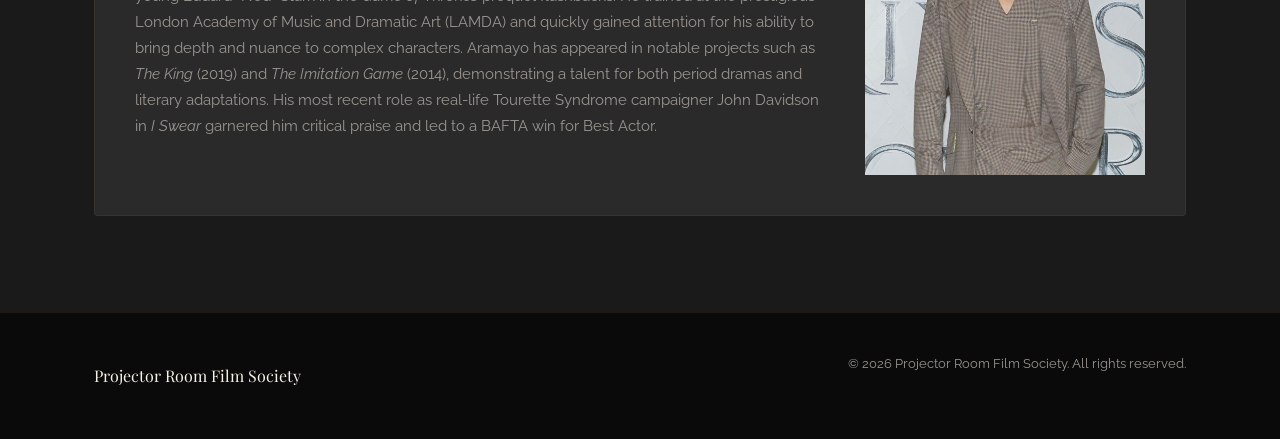
==== commit 70123c7e: "Update website with newsletter button and posters" ====
--- a/acting-spotlight.html
+++ b/acting-spotlight.html
@@ -18,10 +18,11 @@
                 <span class="nav-logo-text">Projector Room Film Society</span>
             </a>
             <ul class="nav-links">
-                <li><a href="/#about">About</a></li>
-                <li><a href="/#weekly-gems">Weekly Gems</a></li>
-                <li><a href="/#acting-spotlight">Spotlight</a></li>
-                <li><a href="/#contact">Contact</a></li>
+               <li><a href="#about">About</a></li>
+                <li><a href="#weekly-gems">Weekly Gems</a></li>
+                <li><a href="#acting-spotlight">Spotlight</a></li>
+                 <li><a href="articles.html">Articles</a></li>
+                <li><a href="#contact">Contact</a></li>
             </ul>
             <button class="nav-toggle" aria-label="Toggle navigation">
                 <span></span><span></span><span></span>
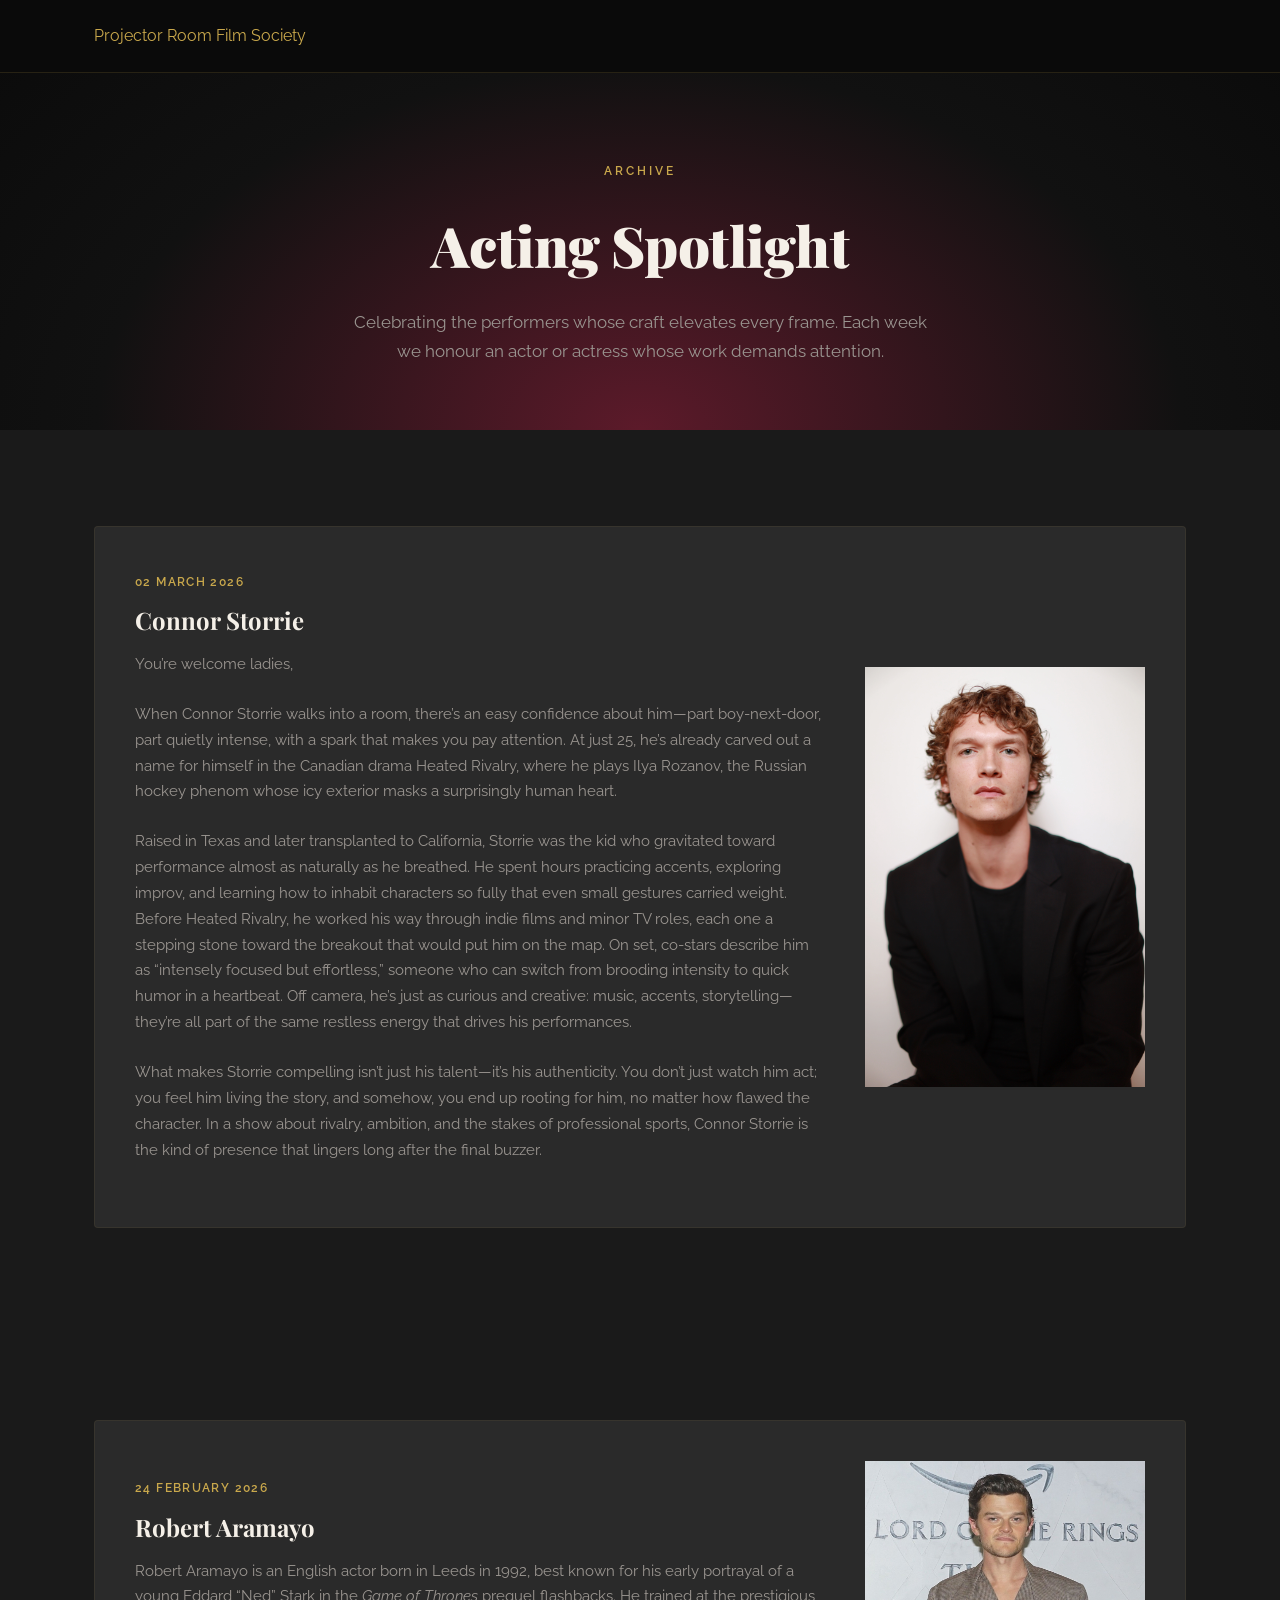
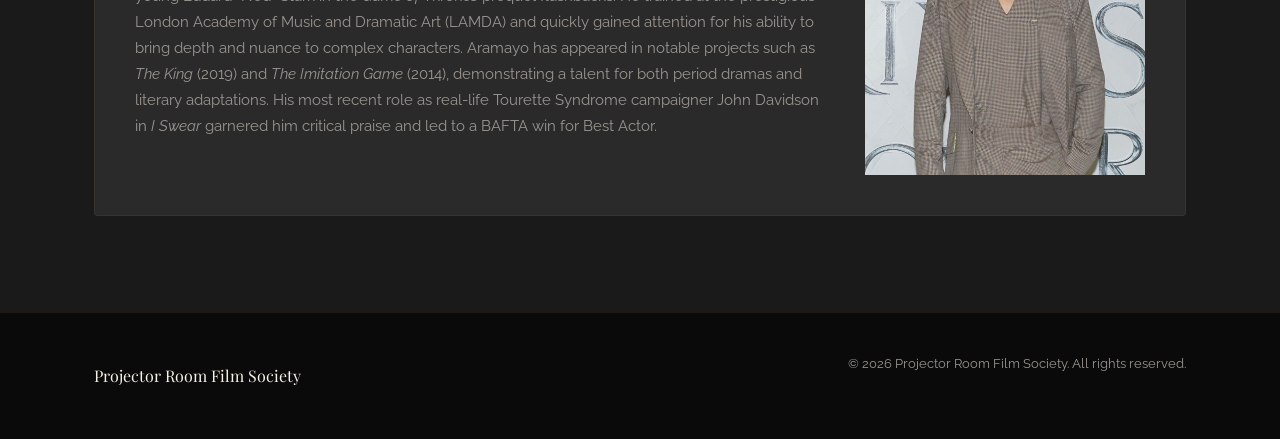
==== commit 475bbc28: "Update website with newsletter button and posters" ====
--- a/acting-spotlight.html
+++ b/acting-spotlight.html
@@ -17,13 +17,7 @@
             <a href="/" class="nav-logo">
                 <span class="nav-logo-text">Projector Room Film Society</span>
             </a>
-            <ul class="nav-links">
-               <li><a href="#about">About</a></li>
-                <li><a href="#weekly-gems">Weekly Gems</a></li>
-                <li><a href="#acting-spotlight">Spotlight</a></li>
-                 <li><a href="articles.html">Articles</a></li>
-                <li><a href="#contact">Contact</a></li>
-            </ul>
+            
             <button class="nav-toggle" aria-label="Toggle navigation">
                 <span></span><span></span><span></span>
             </button>
